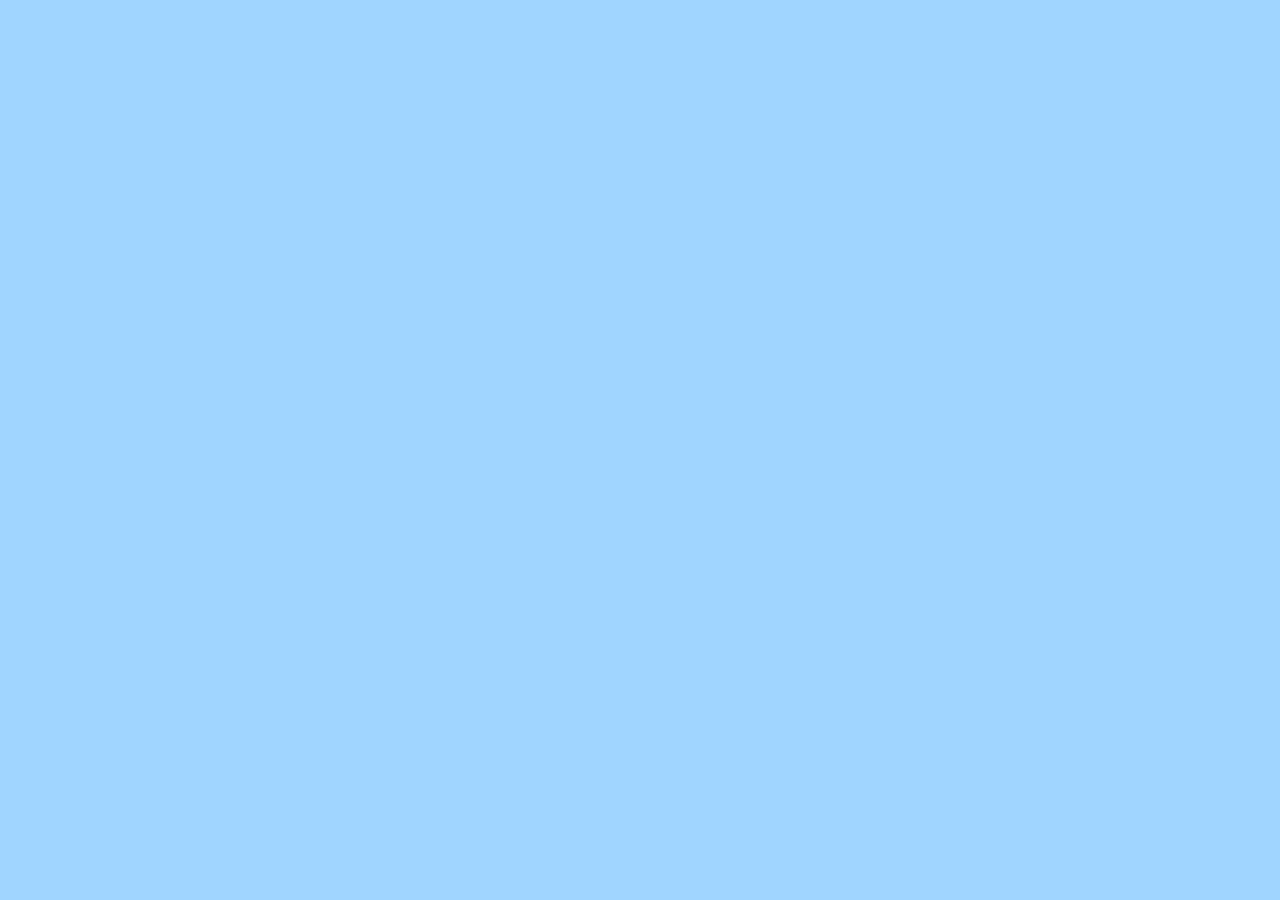
==== index.html @ fb096deb "base html and css" ====
<!DOCTYPE html>
<html lang="fr">
<head>
    <meta charset="UTF-8">
    <meta name="viewport" content="width=device-width, initial-scale=1.0">
    <meta http-equiv="X-UA-Compatible" content="ie=edge">
    <link rel="stylesheet" href="css/style.css">
    <title>Joyeux Noel !</title>
</head>
<body>
    
</body>
</html>
---- css/style.css ----
html {

    background-color: #a0d5ff;
}
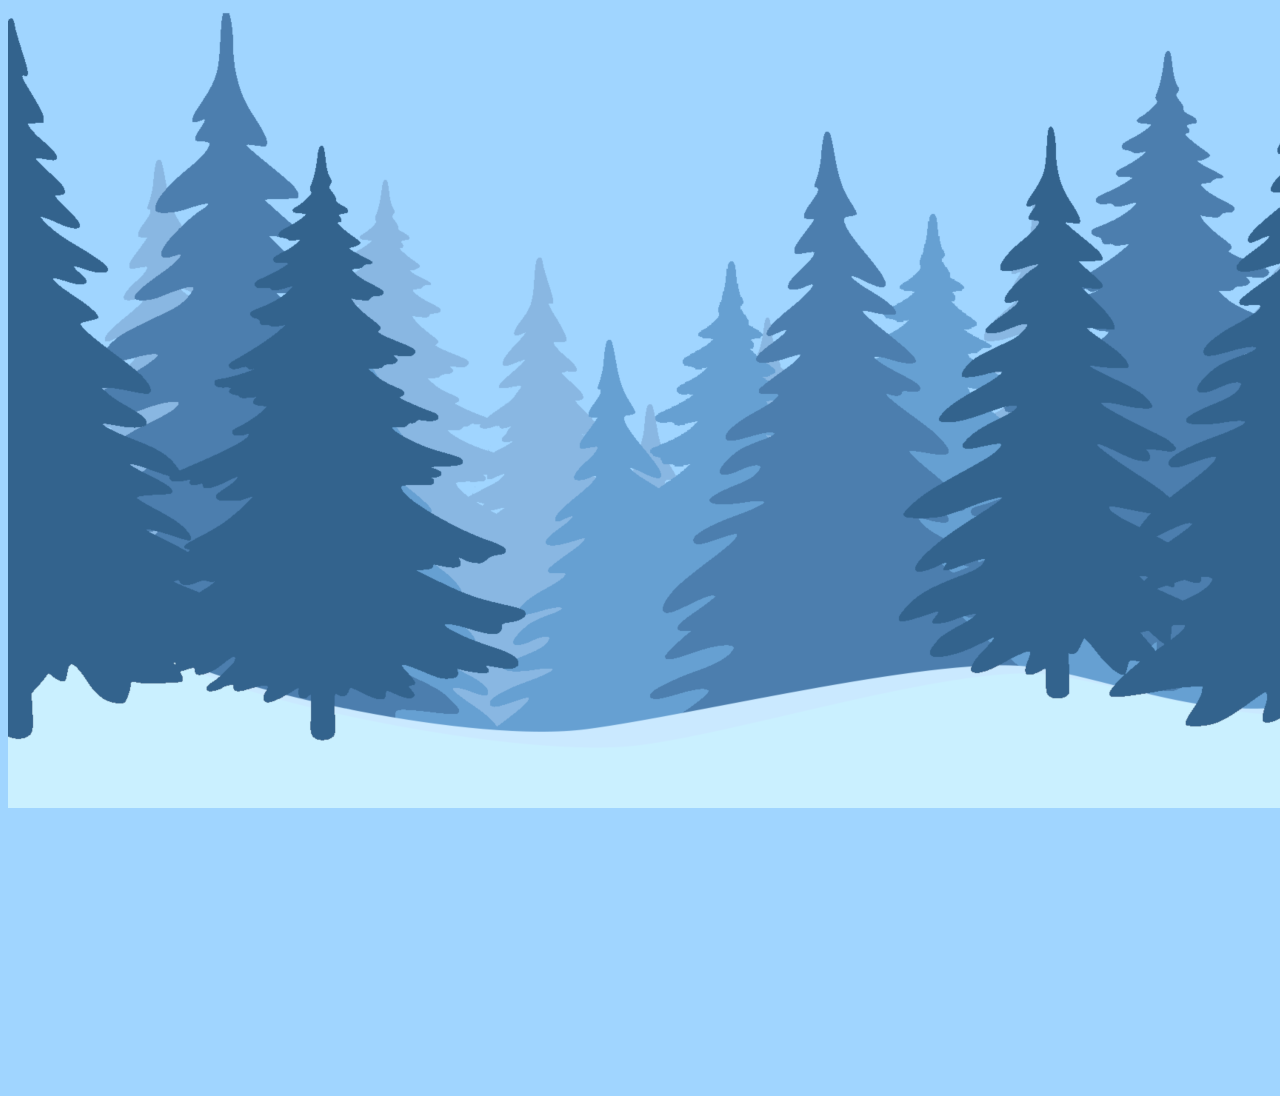
==== commit d1a58dc1: "update svg" ====
--- a/index.html
+++ b/index.html
@@ -8,6 +8,11 @@
     <title>Joyeux Noel !</title>
 </head>
 <body>
+
+    <div class="container">
+    <img class ="fond" src="img/sapins_fond2.png">
+    <img class ="front" src="img/sapins_front2.png">
+</div>
     
 </body>
 </html>--- a/css/style.css
+++ b/css/style.css
@@ -1,4 +1,20 @@
 html {
+    
+    background-color: #a0d5ff;
+    padding:0;
+    margin: 0;
+}
 
-    background-color: #a0d5ff;
+.container {
+    
+    position: relative;
+    overflow: hidden;
+    width: 1920px;
+    height : 1080px;
+}
+.fond, .front {
+    position: absolute;
+    top:0;
+    left: 0;
+    background-repeat: repeat-x;
 }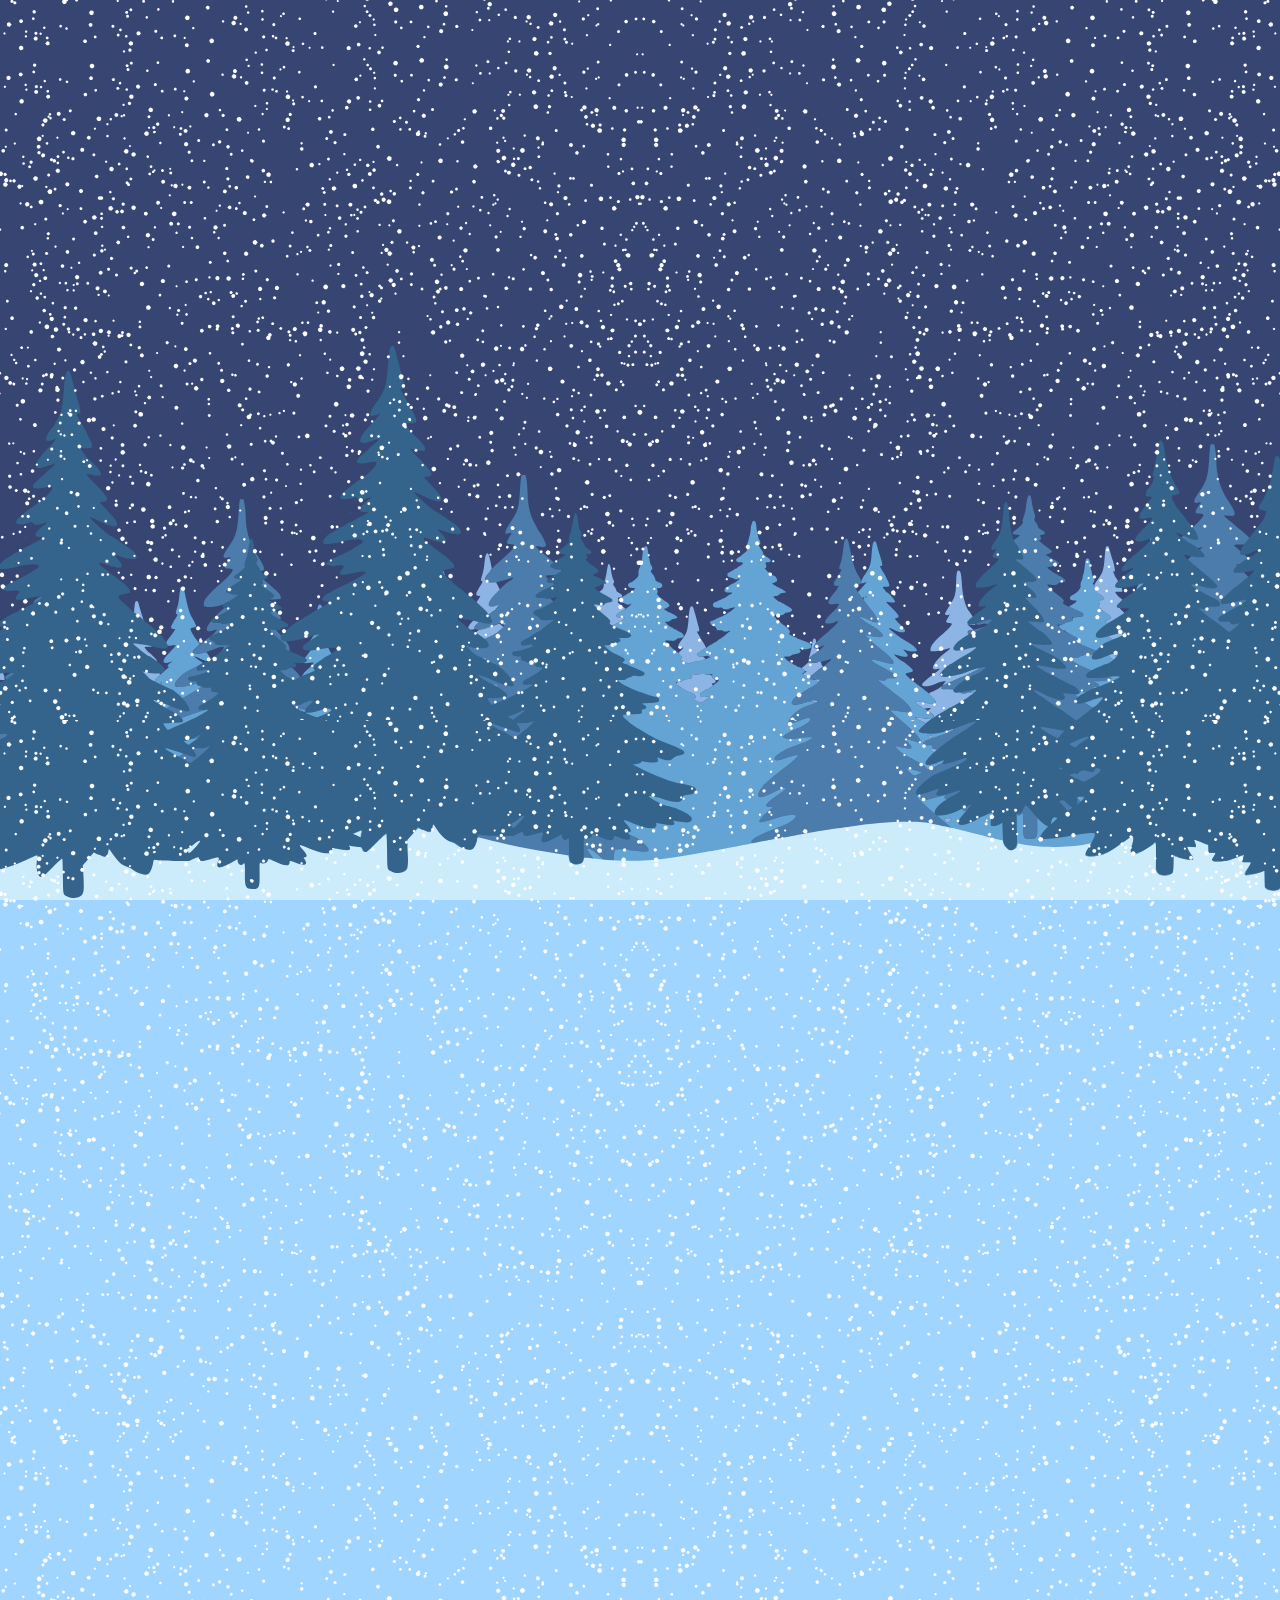
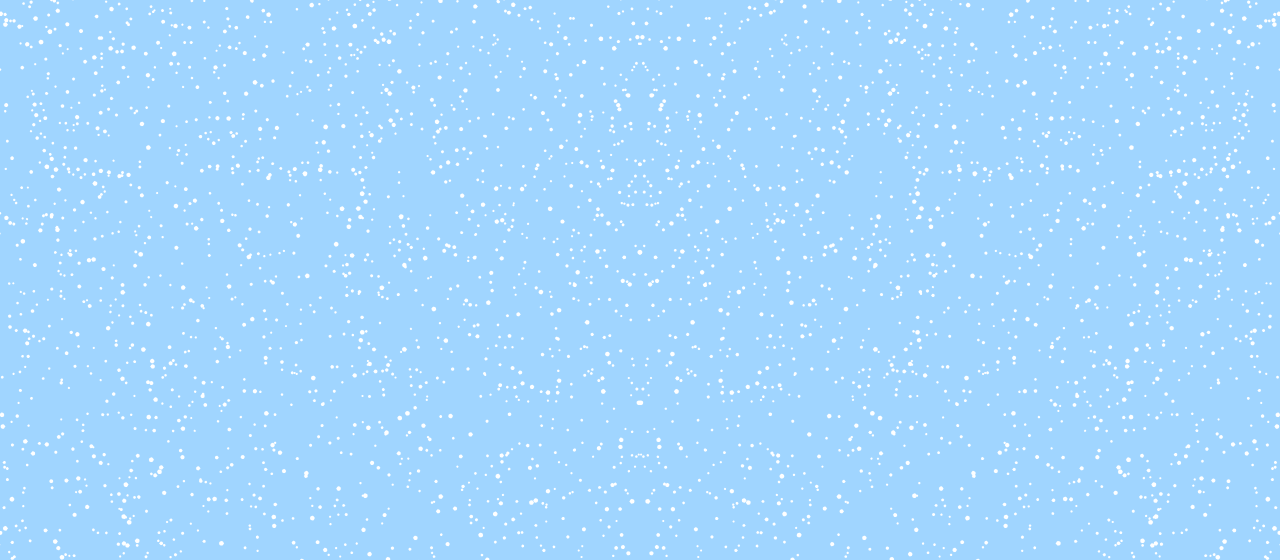
==== commit 6a068be7: "modif fond" ====
--- a/index.html
+++ b/index.html
@@ -1,18 +1,19 @@
 <!DOCTYPE html>
 <html lang="fr">
-<head>
-    <meta charset="UTF-8">
-    <meta name="viewport" content="width=device-width, initial-scale=1.0">
-    <meta http-equiv="X-UA-Compatible" content="ie=edge">
-    <link rel="stylesheet" href="css/style.css">
-    <title>Joyeux Noel !</title>
-</head>
-<body>
+	<head>
+	    <meta charset="UTF-8">
+	    <meta name="viewport" content="width=device-width, initial-scale=1.0">
+	    <meta http-equiv="X-UA-Compatible" content="ie=edge">
+	    <link rel="stylesheet" href="css/style.css">
+	    <title>Joyeux Noel !</title>
+	</head>
+	
+	<body>
 
-    <div class="container">
-    <img class ="fond" src="img/sapins_fond2.png">
-    <img class ="front" src="img/sapins_front2.png">
-</div>
-    
-</body>
+		<div id="snow"></div>
+		<div id="snow2"></div>
+	    <div class="container">
+	</div>
+	    
+	</body>
 </html>--- a/css/style.css
+++ b/css/style.css
@@ -5,16 +5,76 @@
     margin: 0;
 }
 
-.container {
-    
-    position: relative;
+/* ########## Gestion des éléments principaux ########## */
+
+*
+{
+	margin: 0;
+	padding: 0;
+}
+
+body
+{
+	background-image: url("./../img/front.svg"),
+	url("./../img/fond.svg");
+	background-position: bottom, bottom;
+	background-repeat: no-repeat, no-repeat;
+	background-size: cover, cover;
+	min-width: 100%;
+	height: 100vh;
+    background-color: #374573;
     overflow: hidden;
-    width: 1920px;
-    height : 1080px;
 }
-.fond, .front {
-    position: absolute;
-    top:0;
-    left: 0;
-    background-repeat: repeat-x;
-}+
+
+/* ########## Gestion du premier plan ########## */
+
+/* Neige animée */
+
+#snow
+{
+
+}
+
+#snow:after
+{
+	content: "";
+	position: absolute;
+	top: 0;
+	left: 0;
+	right: 0;
+	bottom: 0;
+	background-image: url("./../img/snow.svg");
+	background-size: contain;
+	animation: snowX 10s linear infinite;
+	height: 2160px;
+}
+
+@keyframes snowX
+{
+	from
+	{
+		transform: translateY(-1085px);
+	}
+}
+
+#snow2
+{
+	position: absolute;
+	top: 0;
+	left: 0;
+	right: 0;
+	bottom: 0;
+	background-image: url("./../img/snow-tourne.svg");
+	background-size: contain;
+	animation: snowTourneX 7.5s linear infinite;
+	height: 2160px;
+}
+
+@keyframes snowTourneX
+{
+	from
+	{
+		transform: translateY(-1085px);
+	}
+}
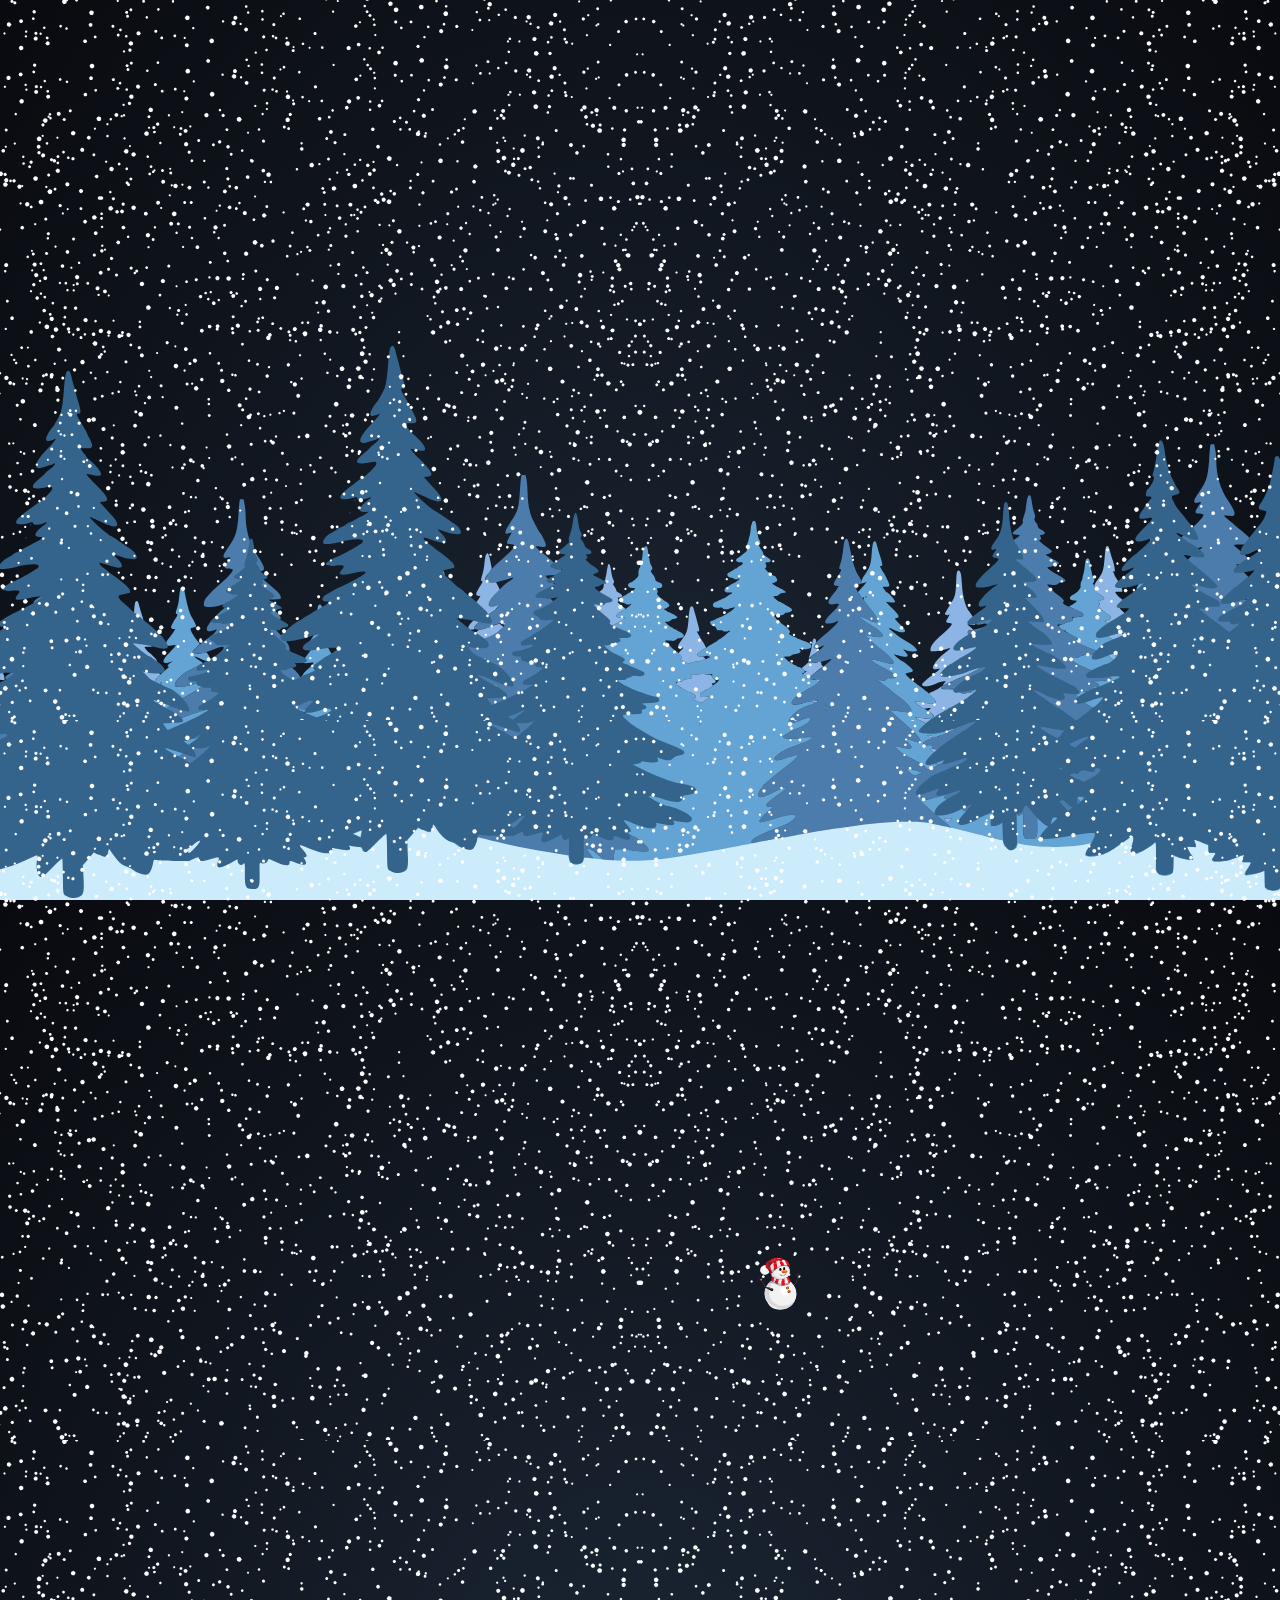
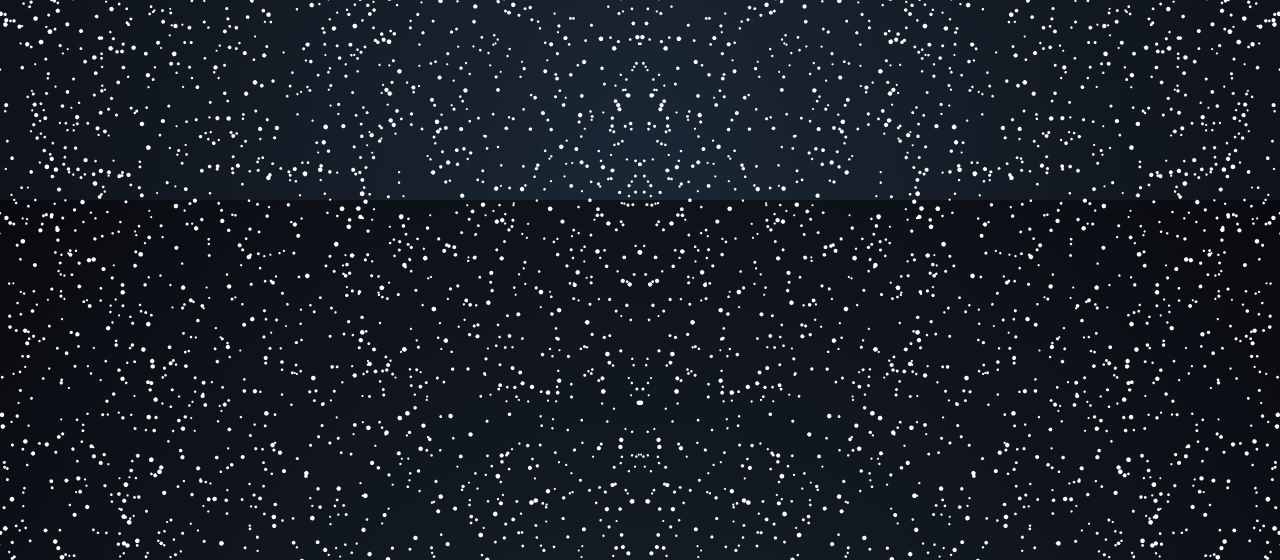
==== commit bded6f2e: "ajout étoile" ====
--- a/index.html
+++ b/index.html
@@ -3,17 +3,42 @@
 	<head>
 	    <meta charset="UTF-8">
 	    <meta name="viewport" content="width=device-width, initial-scale=1.0">
-	    <meta http-equiv="X-UA-Compatible" content="ie=edge">
+		<meta http-equiv="X-UA-Compatible" content="ie=edge">
+		<link rel="stylesheet" href="https://fonts.googleapis.com/css?family=Anton">
+    	<link rel="stylesheet" href="css/etoile.css"> 
 	    <link rel="stylesheet" href="css/style.css">
 	    <title>Joyeux Noel !</title>
 	</head>
 	
 	<body>
+			<div class="night_shooting_star"'>
+				<div class="shooting_star"></div>
+				<div class="shooting_star"></div>
+				<div class="shooting_star"></div>
+				<div class="shooting_star"></div>
+				<div class="shooting_star"></div>  
+			</div>
 
-		<div id="snow"></div>
-		<div id="snow2"></div>
-	    <div class="container">
-	</div>
+			<div class="night_star">
+				<div class="star"></div>  
+				<div class="star"></div>  
+				<div class="star"></div>  
+				<div class="star"></div>  
+				<div class="star"></div>  
+				<div class="star"></div>  
+				<div class="star"></div>  
+				<div class="star"></div>  
+				<div class="star"></div>  
+				<div class="star"></div>  
+			</div>
+
+	
+			<div id="snow"></div>
+			<div id="snow2"></div>
+
+	    	<div class="container">
+				<img src="./img/bonhommeDeNeigeInskape.svg" class="snowman" alt="Bonhomme de neige">
+			</div>
 	    
 	</body>
 </html>--- a/css/etoile.css
+++ b/css/etoile.css
@@ -0,0 +1,254 @@
+/* CSS pour étoiles et étoiles filantes */
+
+
+/*div qui contient les étoiles */
+.night_star{
+    position: absolute;
+    top: 0;
+    width: 100%;
+    height: 50%;
+    /* transform: rotateZ(45deg); */
+}
+
+.night_shooting_star{
+    position: relative;
+    width: 50%;
+    height: 50%;
+    transform: rotateZ(45deg);
+}
+
+/* Etoiles filantes */
+.shooting_star{
+    position : absolute;
+    left: 10%;
+    top: 10%;
+    height: 4px;
+    background: linear-gradient(-45deg, #f98107, rgba(255,0,0,0));
+    border-radius: 999px;
+    filter: drop-shadow(0 0 15px #f98107);
+    animation: tail 3000ms ease-in-out infinite, shooting 3000ms ease-in-out infinite;
+}
+
+.shooting_star::before, .shooting_star::after{
+    content: '';
+    position: absolute;
+    top: calc(10% - 1px);
+    right: 0;
+    height: 4px;
+    background: linear-gradient(-45deg, rgba(0, 0, 255, 0), #f98107, rgba(0, 0, 255, 0));
+    transform: translateX(50%) rotateZ(45deg);
+    border-radius: 100px;
+    animation: shining 3000ms ease-in-out infinite;    
+}
+
+.shooting_star::after{
+    transform: translateX(50%) rotateZ(-45deg);
+}
+
+.shooting_star:nth-child(1){
+    top: calc(20% - 20px);
+    left: calc(20% - 10px);
+    animation-delay: 4s;
+}
+
+.shooting_star:nth-child(1)::before, .shooting_star:nth-child(1)::after
+.shooting_star:nth-child(1)::after{
+    animation-delay: 4s;
+}
+
+.shooting_star:nth-child(2){
+    top: calc(50% - 29px);
+    left: calc(50% - 95px);
+    animation-delay: 1s;
+}
+
+.shooting_star:nth-child(2)::before, .shooting_star:nth-child(2)::after
+.shooting_star:nth-child(2)::after{
+    animation-delay: 1s;
+}
+
+.shooting_star:nth-child(3){
+    top: calc(40% - 167px);
+    left: calc(40% - 53px);
+    animation-delay: 10s;
+}
+
+.shooting_star:nth-child(3)::before, .shooting_star:nth-child(3)::after
+.shooting_star:nth-child(3)::after{
+    animation-delay: 10s;
+}
+
+.shooting_star:nth-child(4){
+    top: calc(50% - 81px);
+    left: calc(50% - 800px);
+    animation-delay: 20s;
+}
+
+.shooting_star:nth-child(4)::before, .shooting_star:nth-child(4)::after
+.shooting_star:nth-child(4)::after{
+    animation-delay: 20s;
+}
+
+.shooting_star:nth-child(5){
+    top: calc(60% - 81px);
+    left: calc(60% - 500px);
+    animation-delay: 6s;
+}
+
+.shooting_star:nth-child(5)::before, .shooting_star:nth-child(5)::after
+.shooting_star:nth-child(5)::after{
+    animation-delay: 6s;
+}
+
+
+/* etoiles fixes */
+.star{
+    position : absolute;
+    left: 10%;
+    top: 50%;
+    height: 2px;
+    background: linear-gradient(-45deg, #f98107, rgba(255,0,0,0));
+    border-radius: 999px;
+    filter: drop-shadow(0 0 15px #f98107);
+}
+
+.star::before, .star::after{
+    content: '';
+    position: absolute;
+    top: calc(10% - 1px);
+    right: 0;
+    height: 2px;
+    background: linear-gradient(-45deg, rgba(0, 0, 255, 0), #f98107, rgba(0, 0, 255, 0));
+    transform: translateX(50%) rotateZ(45deg);
+    border-radius: 100px;
+    animation: shine 6s ease-in-out infinite;    
+}
+
+.star::after{
+    transform: translateX(50%) rotateZ(-45deg);
+}
+
+.star:nth-child(1){
+    left: 50%;
+    top: 20%;
+    animation-delay: 4s;
+}
+
+.star:nth-child(2){
+    left: 80%;
+    top: 10%;
+    animation-delay: 10s;
+}
+
+.star:nth-child(3){
+    left: 40%;
+    top: 15%;
+    animation-delay: 20s;
+}
+
+.star:nth-child(4){
+    left: 10%;
+    top: 60%;
+    animation-delay: 30s;
+}
+
+.star:nth-child(5){
+    left: 50%;
+    top: 70%;
+    animation-delay: 4s;
+}
+
+.star:nth-child(6){
+    left: 60%;
+    top: 60%;
+    animation-delay: 6s;
+}
+
+.star:nth-child(7){
+    left: 15%;
+    top: 20%;
+    animation-delay: 6s;
+}
+
+.star:nth-child(8){
+    left: 30%;
+    top: 20%;
+    animation-delay: 6s;
+}
+
+.star:nth-child(9){
+    left: 55%;
+    top: 25%;
+    animation-delay: 6s;
+}
+
+.star:nth-child(10){
+    left: 65%;
+    top: 15%;
+    animation-delay: 6s;
+}
+
+
+@keyframes tail{
+    0%{
+        width: 0;
+    }
+    30%{
+        width: 100px;
+    }
+    100%{
+        width: 0px;
+    }
+}
+
+@keyframes shining{
+    0%{
+        width: 0;
+    }
+    30%{
+        width: 30px;
+    }
+    100%{
+        width: 0px;
+    }
+}
+
+@keyframes shine{
+    0%{
+        width: 0;
+    }
+    30%{
+        width: 30px;
+    }
+    100%{
+        width: 0px;
+    }
+}
+
+@keyframes shooting{
+    0%{
+        transform: translateX(0);
+    }
+    100%{
+        transform: translateX(300px);
+    }
+}
+
+@keyframes star{
+    0%{
+        transform: translateX(0);
+    }
+    100%{
+        transform: translateX(300px);
+    }
+}
+
+@keyframes sky{
+    0%{
+        transform: rotate(45deg);
+    }
+    100%{
+        transform: rotate(405px);
+    }    
+
+}--- a/css/style.css
+++ b/css/style.css
@@ -1,8 +1,9 @@
 html {
     
-    background-color: #a0d5ff;
+    /* background-color: #a0d5ff; */
     padding:0;
-    margin: 0;
+	margin: 0;
+	background: radial-gradient(ellipse at bottom, #1b2735 0%, #090a0f 100%);
 }
 
 /* ########## Gestion des éléments principaux ########## */
@@ -22,8 +23,9 @@
 	background-size: cover, cover;
 	min-width: 100%;
 	height: 100vh;
-    background-color: #374573;
-    overflow: hidden;
+	/* background-color: #374573; */
+	overflow: hidden;
+	
 }
 
 
@@ -46,7 +48,7 @@
 	bottom: 0;
 	background-image: url("./../img/snow.svg");
 	background-size: contain;
-	animation: snowX 10s linear infinite;
+	animation: snowX 30s linear infinite;
 	height: 2160px;
 }
 
@@ -67,7 +69,7 @@
 	bottom: 0;
 	background-image: url("./../img/snow-tourne.svg");
 	background-size: contain;
-	animation: snowTourneX 7.5s linear infinite;
+	animation: snowTourneX 15s linear infinite;
 	height: 2160px;
 }
 
@@ -78,3 +80,20 @@
 		transform: translateY(-1085px);
 	}
 }
+
+/* Placement du bonhomme de neige */
+
+
+.container
+{
+	position: absolute;
+	width: 100%;
+	height: 100%;
+}
+.snowman
+{
+	position: absolute;
+	bottom: 3%;
+	left: 55%;
+	width: 12%;
+}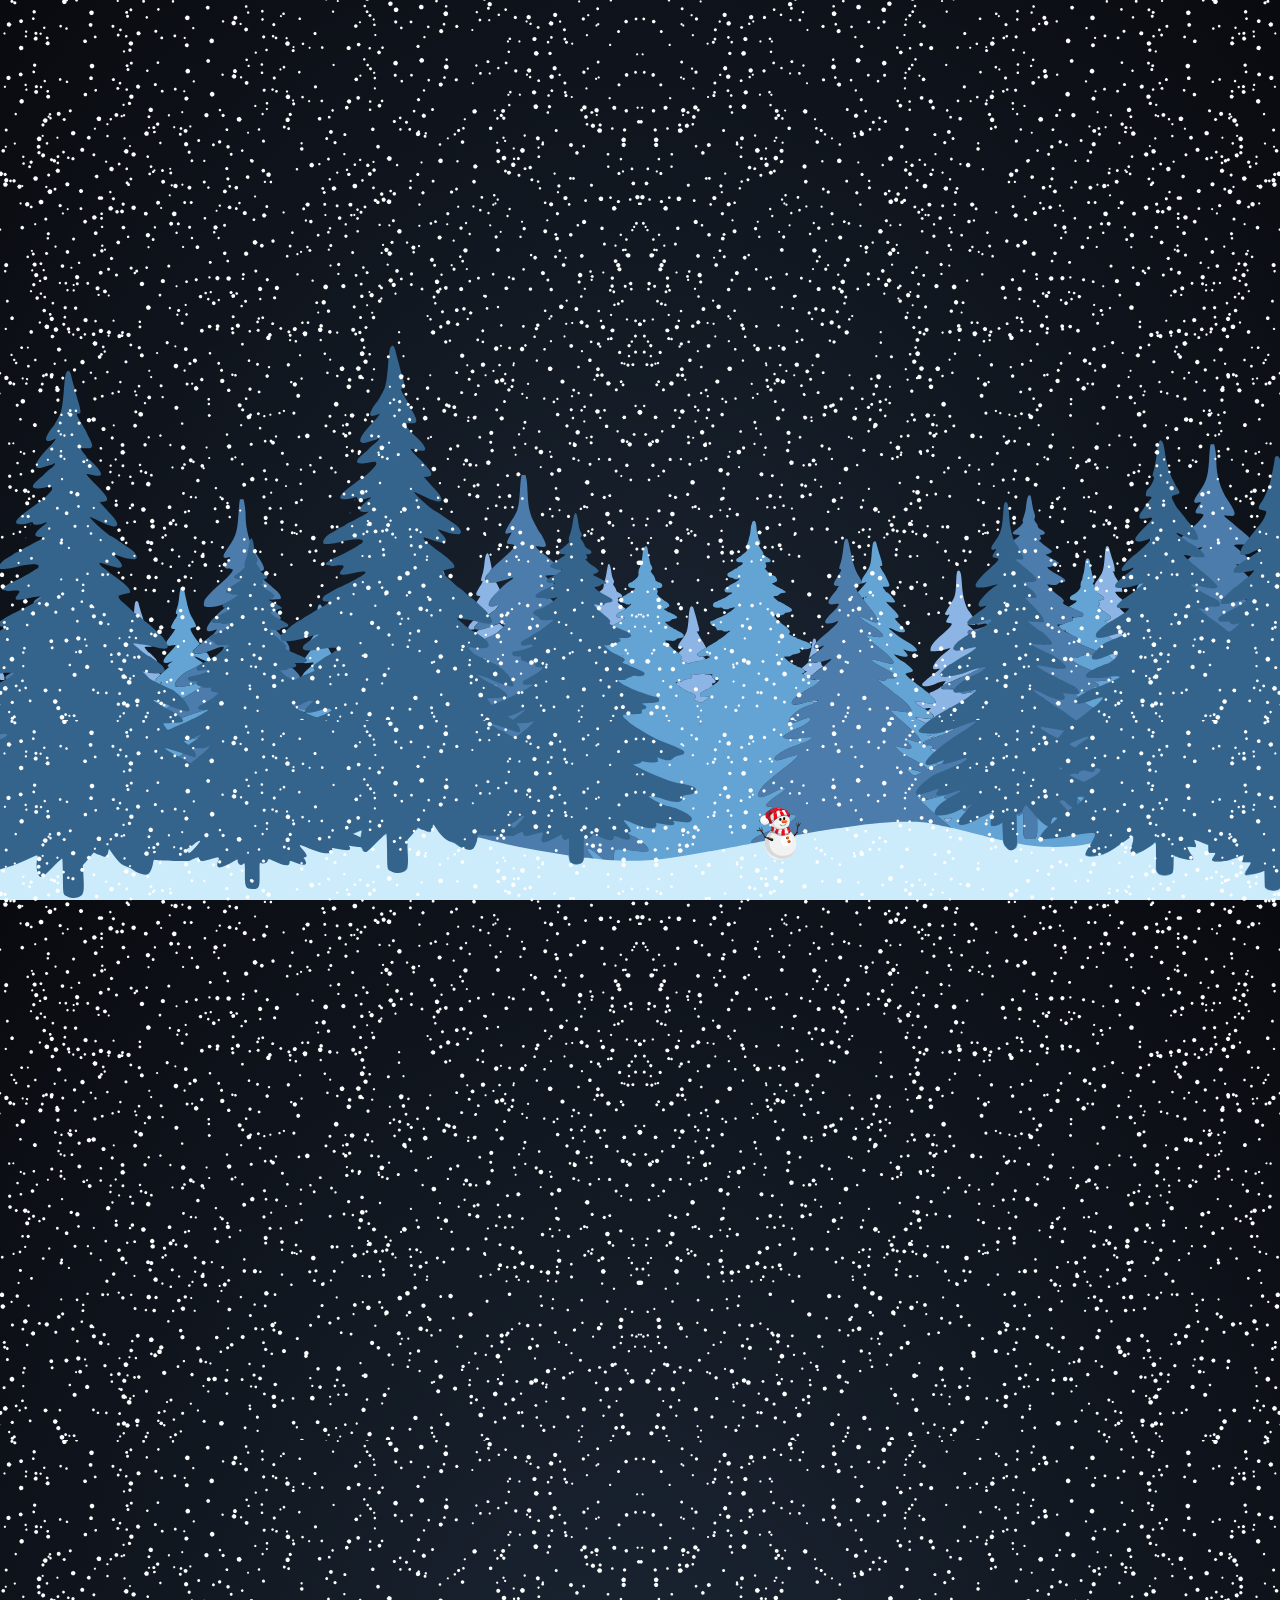
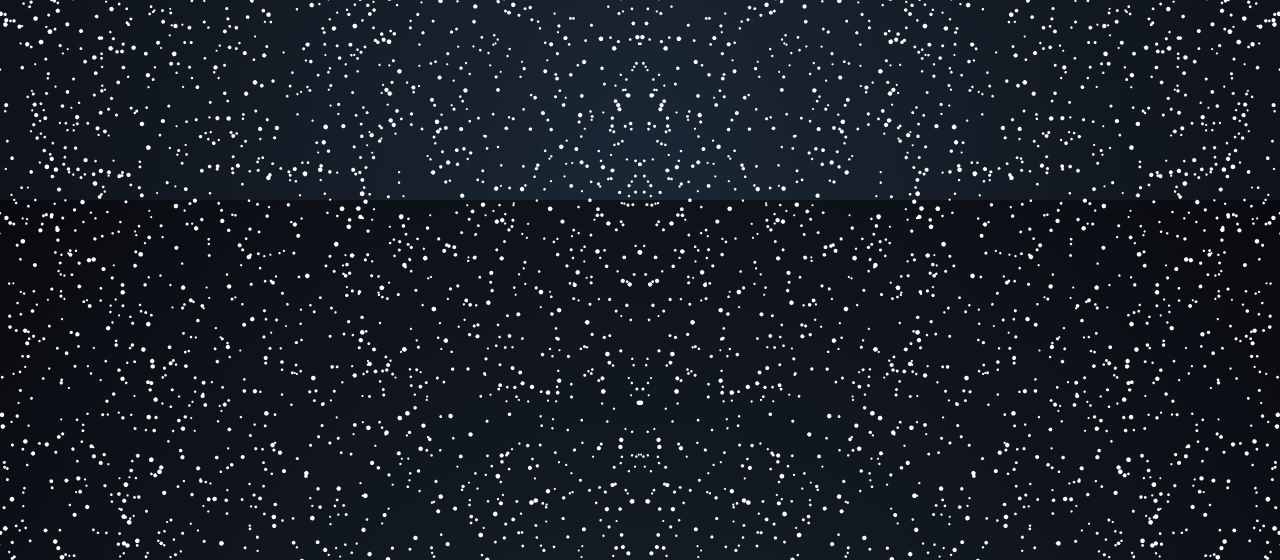
==== commit bbecf942: "etoile filante en aleatoire" ====
--- a/index.html
+++ b/index.html
@@ -6,17 +6,15 @@
 		<meta http-equiv="X-UA-Compatible" content="ie=edge">
 		<link rel="stylesheet" href="https://fonts.googleapis.com/css?family=Anton">
     	<link rel="stylesheet" href="css/etoile.css"> 
-	    <link rel="stylesheet" href="css/style.css">
+		<link rel="stylesheet" href="css/style.css">
+
 	    <title>Joyeux Noel !</title>
 	</head>
 	
-	<body>
-			<div class="night_shooting_star"'>
+	<body onload="randomPosition()">
+			<div id="night_shooting_star">
 				<div class="shooting_star"></div>
 				<div class="shooting_star"></div>
-				<div class="shooting_star"></div>
-				<div class="shooting_star"></div>
-				<div class="shooting_star"></div>  
 			</div>
 
 			<div class="night_star">
@@ -39,6 +37,6 @@
 	    	<div class="container">
 				<img src="./img/bonhommeDeNeigeInskape.svg" class="snowman" alt="Bonhomme de neige">
 			</div>
-	    
+			<script src="js/etoile.js"></script>	    
 	</body>
 </html>--- a/css/etoile.css
+++ b/css/etoile.css
@@ -7,14 +7,16 @@
     top: 0;
     width: 100%;
     height: 50%;
-    /* transform: rotateZ(45deg); */
-}
-
-.night_shooting_star{
-    position: relative;
+}
+
+/* div pour les étoiles filantes */
+#night_shooting_star{
+    position: absolute;
+    left: 0;
+    top: 0;
     width: 50%;
     height: 50%;
-    transform: rotateZ(45deg);
+    transform: rotateZ(45deg); 
 }
 
 /* Etoiles filantes */
@@ -22,7 +24,7 @@
     position : absolute;
     left: 10%;
     top: 10%;
-    height: 4px;
+    height: 3px;
     background: linear-gradient(-45deg, #f98107, rgba(255,0,0,0));
     border-radius: 999px;
     filter: drop-shadow(0 0 15px #f98107);
@@ -34,7 +36,7 @@
     position: absolute;
     top: calc(10% - 1px);
     right: 0;
-    height: 4px;
+    height: 3px;
     background: linear-gradient(-45deg, rgba(0, 0, 255, 0), #f98107, rgba(0, 0, 255, 0));
     transform: translateX(50%) rotateZ(45deg);
     border-radius: 100px;
@@ -46,58 +48,25 @@
 }
 
 .shooting_star:nth-child(1){
-    top: calc(20% - 20px);
-    left: calc(20% - 10px);
-    animation-delay: 4s;
+    top: 0%;
+    left: 20%;
+    animation-delay: 8s;
 }
 
 .shooting_star:nth-child(1)::before, .shooting_star:nth-child(1)::after
 .shooting_star:nth-child(1)::after{
-    animation-delay: 4s;
+    animation-delay: 8s;
 }
 
 .shooting_star:nth-child(2){
-    top: calc(50% - 29px);
-    left: calc(50% - 95px);
-    animation-delay: 1s;
+    top: 50%;
+    left: 10%;
+    animation-delay: 3s;
 }
 
 .shooting_star:nth-child(2)::before, .shooting_star:nth-child(2)::after
 .shooting_star:nth-child(2)::after{
-    animation-delay: 1s;
-}
-
-.shooting_star:nth-child(3){
-    top: calc(40% - 167px);
-    left: calc(40% - 53px);
-    animation-delay: 10s;
-}
-
-.shooting_star:nth-child(3)::before, .shooting_star:nth-child(3)::after
-.shooting_star:nth-child(3)::after{
-    animation-delay: 10s;
-}
-
-.shooting_star:nth-child(4){
-    top: calc(50% - 81px);
-    left: calc(50% - 800px);
-    animation-delay: 20s;
-}
-
-.shooting_star:nth-child(4)::before, .shooting_star:nth-child(4)::after
-.shooting_star:nth-child(4)::after{
-    animation-delay: 20s;
-}
-
-.shooting_star:nth-child(5){
-    top: calc(60% - 81px);
-    left: calc(60% - 500px);
-    animation-delay: 6s;
-}
-
-.shooting_star:nth-child(5)::before, .shooting_star:nth-child(5)::after
-.shooting_star:nth-child(5)::after{
-    animation-delay: 6s;
+    animation-delay: 3s;
 }
 
 
@@ -148,7 +117,7 @@
 
 .star:nth-child(4){
     left: 10%;
-    top: 60%;
+    top: 30%;
     animation-delay: 30s;
 }
 
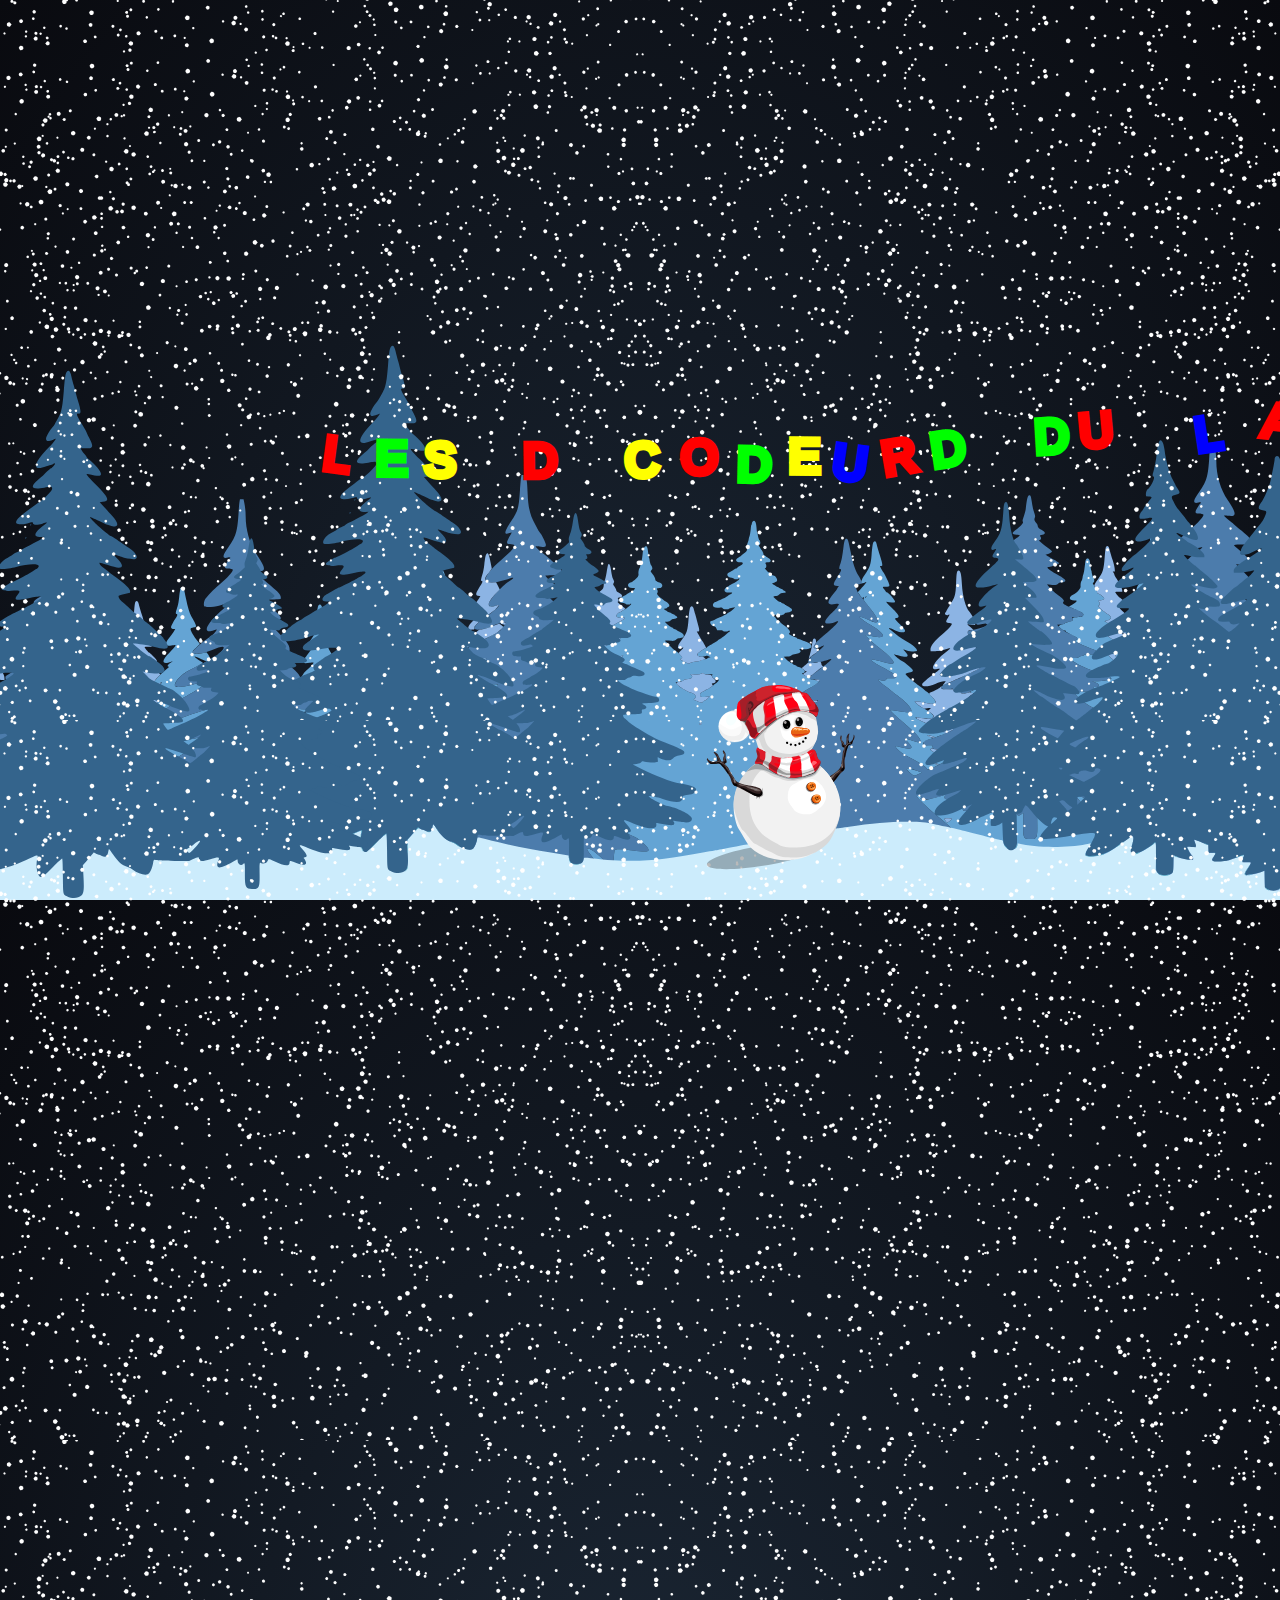
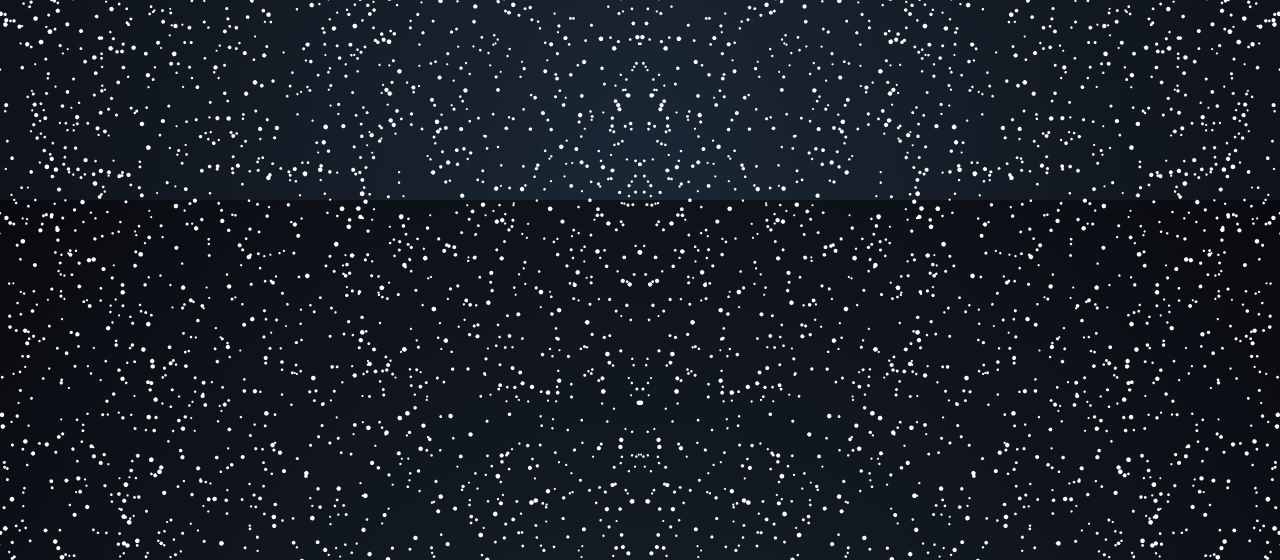
==== commit 569f6336: "14/12/18 > 09:47 >> Last update" ====
--- a/index.html
+++ b/index.html
@@ -6,15 +6,17 @@
 		<meta http-equiv="X-UA-Compatible" content="ie=edge">
 		<link rel="stylesheet" href="https://fonts.googleapis.com/css?family=Anton">
     	<link rel="stylesheet" href="css/etoile.css"> 
-		<link rel="stylesheet" href="css/style.css">
-
+	    <link rel="stylesheet" href="css/style.css">
 	    <title>Joyeux Noel !</title>
 	</head>
 	
-	<body onload="randomPosition()">
-			<div id="night_shooting_star">
+	<body>
+			<div class="night_shooting_star"'>
 				<div class="shooting_star"></div>
 				<div class="shooting_star"></div>
+				<div class="shooting_star"></div>
+				<div class="shooting_star"></div>
+				<div class="shooting_star"></div>  
 			</div>
 
 			<div class="night_star">
@@ -34,9 +36,21 @@
 			<div id="snow"></div>
 			<div id="snow2"></div>
 
+
 	    	<div class="container">
-				<img src="./img/bonhommeDeNeigeInskape.svg" class="snowman" alt="Bonhomme de neige">
+	    		<img src="./img/guarland.svg" id="codeurDuLac" ondblclick="changement();">
+				<img src="./img/bonhommeDeNeige1-3.svg" class="snowman" alt="Bonhomme de neige">
 			</div>
-			<script src="js/etoile.js"></script>	    
+	    
+	    <script type="text/javascript">
+	    	
+
+	    	function changement()
+	    	{
+	    		var img = document.getElementById("codeurDuLac");
+
+	    		img.style.display = "none";
+	    	}
+	    </script>
 	</body>
 </html>--- a/css/style.css
+++ b/css/style.css
@@ -81,12 +81,14 @@
 	}
 }
 
+
 /* Placement du bonhomme de neige */
-
 
 .container
 {
 	position: absolute;
+	top: 0;
+	left: 0;
 	width: 100%;
 	height: 100%;
 }
@@ -96,4 +98,14 @@
 	bottom: 3%;
 	left: 55%;
 	width: 12%;
+}
+
+
+/* Girlande Titre */
+#codeurDuLac
+{
+	position: absolute;
+	bottom: 45%;
+	left: 35%;
+	transform: scale(1.6);
 }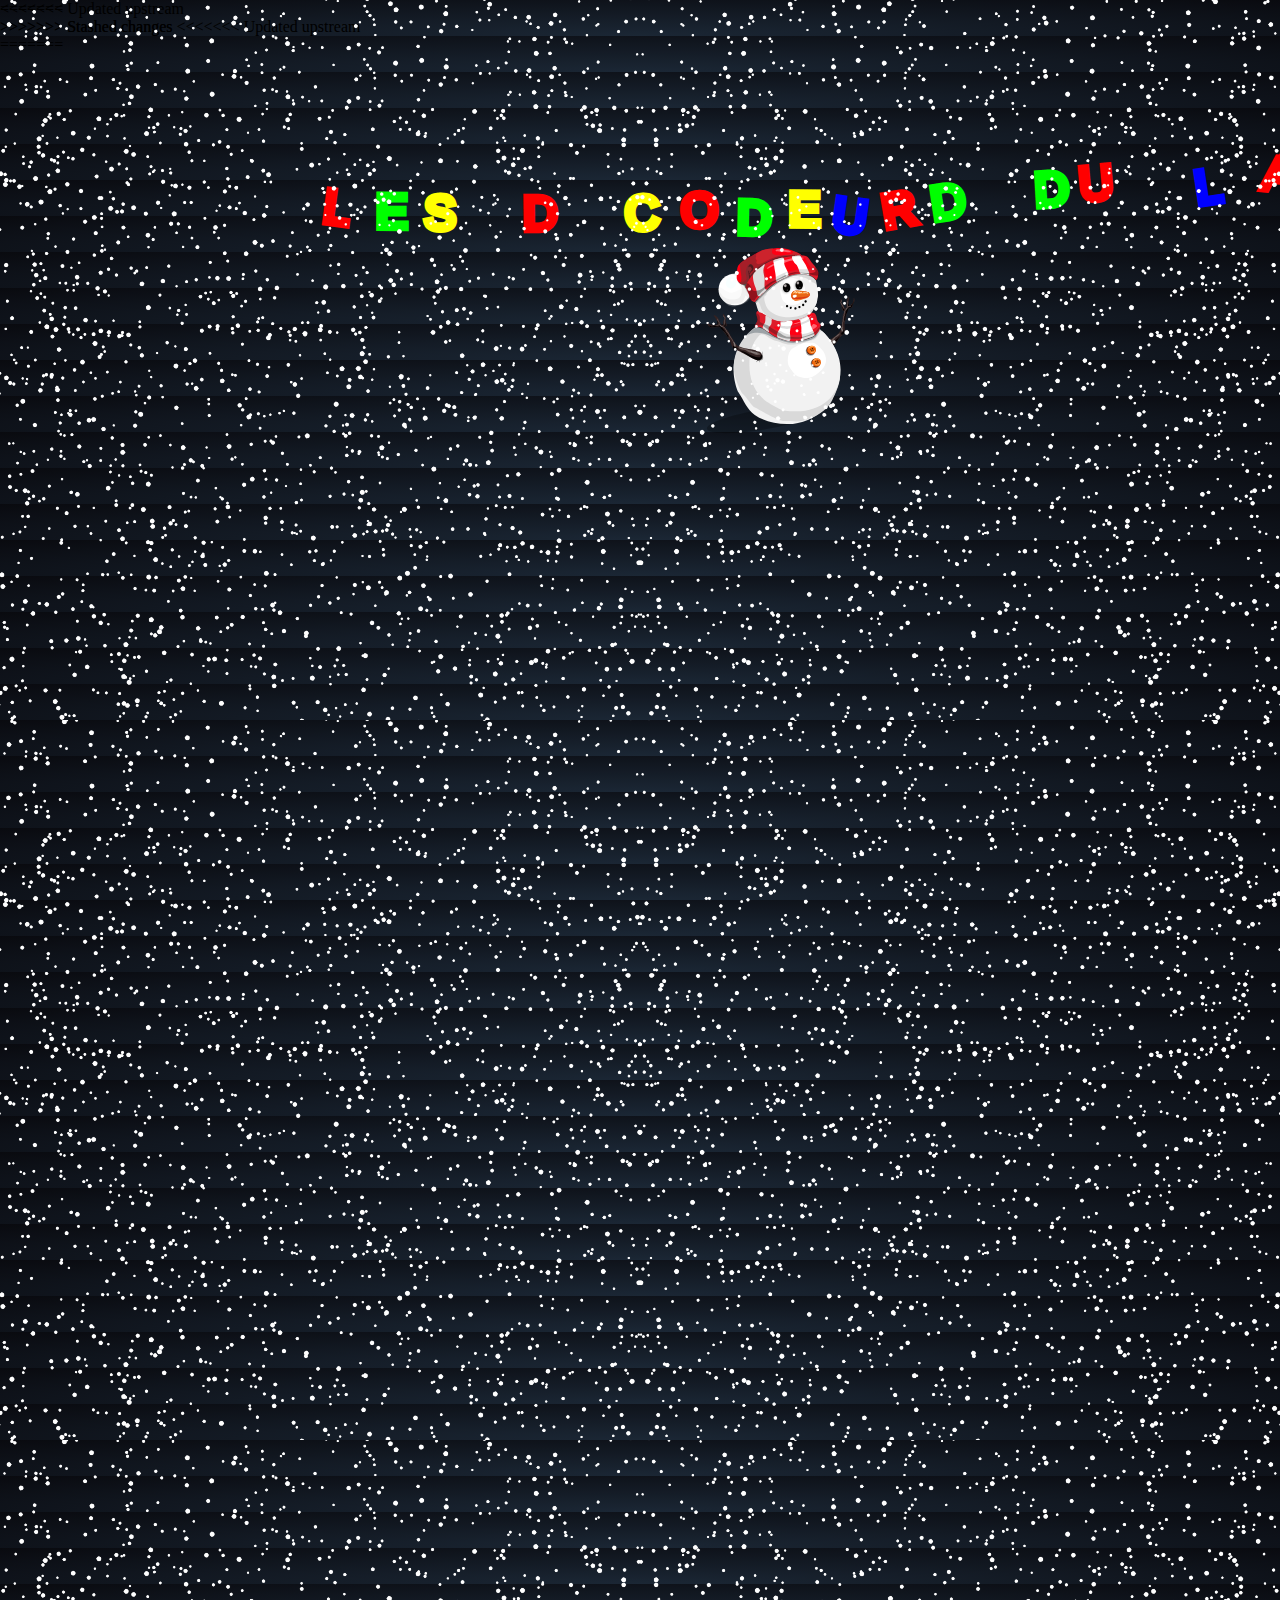
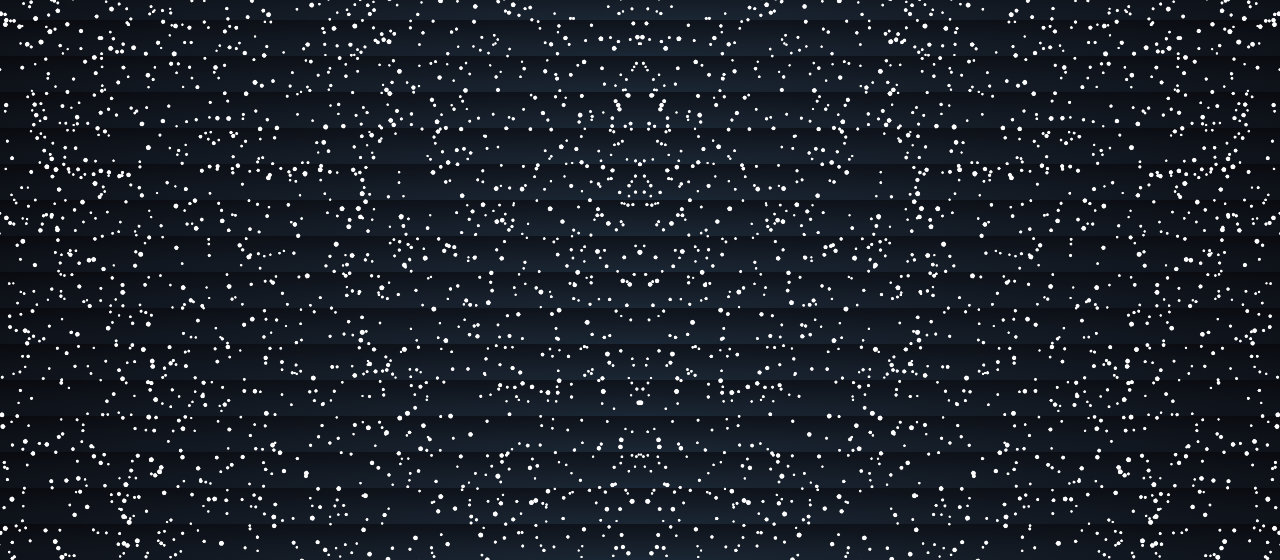
==== commit 5707f502: "end friday" ====
--- a/index.html
+++ b/index.html
@@ -11,6 +11,7 @@
 	</head>
 	
 	<body>
+<<<<<<< Updated upstream
 			<div class="night_shooting_star"'>
 				<div class="shooting_star"></div>
 				<div class="shooting_star"></div>
@@ -20,12 +21,22 @@
 			</div>
 
 			<div class="night_star">
+=======
+		<div class="night">
+			<div class="shooting_star"></div>
+			<div class="shooting_star"></div>
+			<div class="shooting_star"></div>
+			<div class="shooting_star"></div>
+			<div class="shooting_star"></div>  
+			<div>
+>>>>>>> Stashed changes
 				<div class="star"></div>  
 				<div class="star"></div>  
 				<div class="star"></div>  
 				<div class="star"></div>  
 				<div class="star"></div>  
 				<div class="star"></div>  
+<<<<<<< Updated upstream
 				<div class="star"></div>  
 				<div class="star"></div>  
 				<div class="star"></div>  
@@ -41,6 +52,13 @@
 	    		<img src="./img/guarland.svg" id="codeurDuLac" ondblclick="changement();">
 				<img src="./img/bonhommeDeNeige1-3.svg" class="snowman" alt="Bonhomme de neige">
 			</div>
+=======
+			</div>
+		</div>
+		<div id="snow"></div>
+		<div id="snow2"></div>
+	</div>
+>>>>>>> Stashed changes
 	    
 	    <script type="text/javascript">
 	    	
--- a/css/style.css
+++ b/css/style.css
@@ -13,7 +13,7 @@
 	margin: 0;
 	padding: 0;
 }
-
+/* 
 body
 {
 	background-image: url("./../img/front.svg"),
@@ -24,9 +24,7 @@
 	min-width: 100%;
 	height: 100vh;
 	/* background-color: #374573; */
-	overflow: hidden;
-	
-}
+ 
 
 
 /* ########## Gestion du premier plan ########## */
@@ -79,6 +77,7 @@
 	{
 		transform: translateY(-1085px);
 	}
+<<<<<<< Updated upstream
 }
 
 
@@ -98,6 +97,7 @@
 	bottom: 3%;
 	left: 55%;
 	width: 12%;
+<<<<<<< Updated upstream
 }
 
 
@@ -108,4 +108,8 @@
 	bottom: 45%;
 	left: 35%;
 	transform: scale(1.6);
+=======
+=======
+>>>>>>> Stashed changes
+>>>>>>> Stashed changes
 }